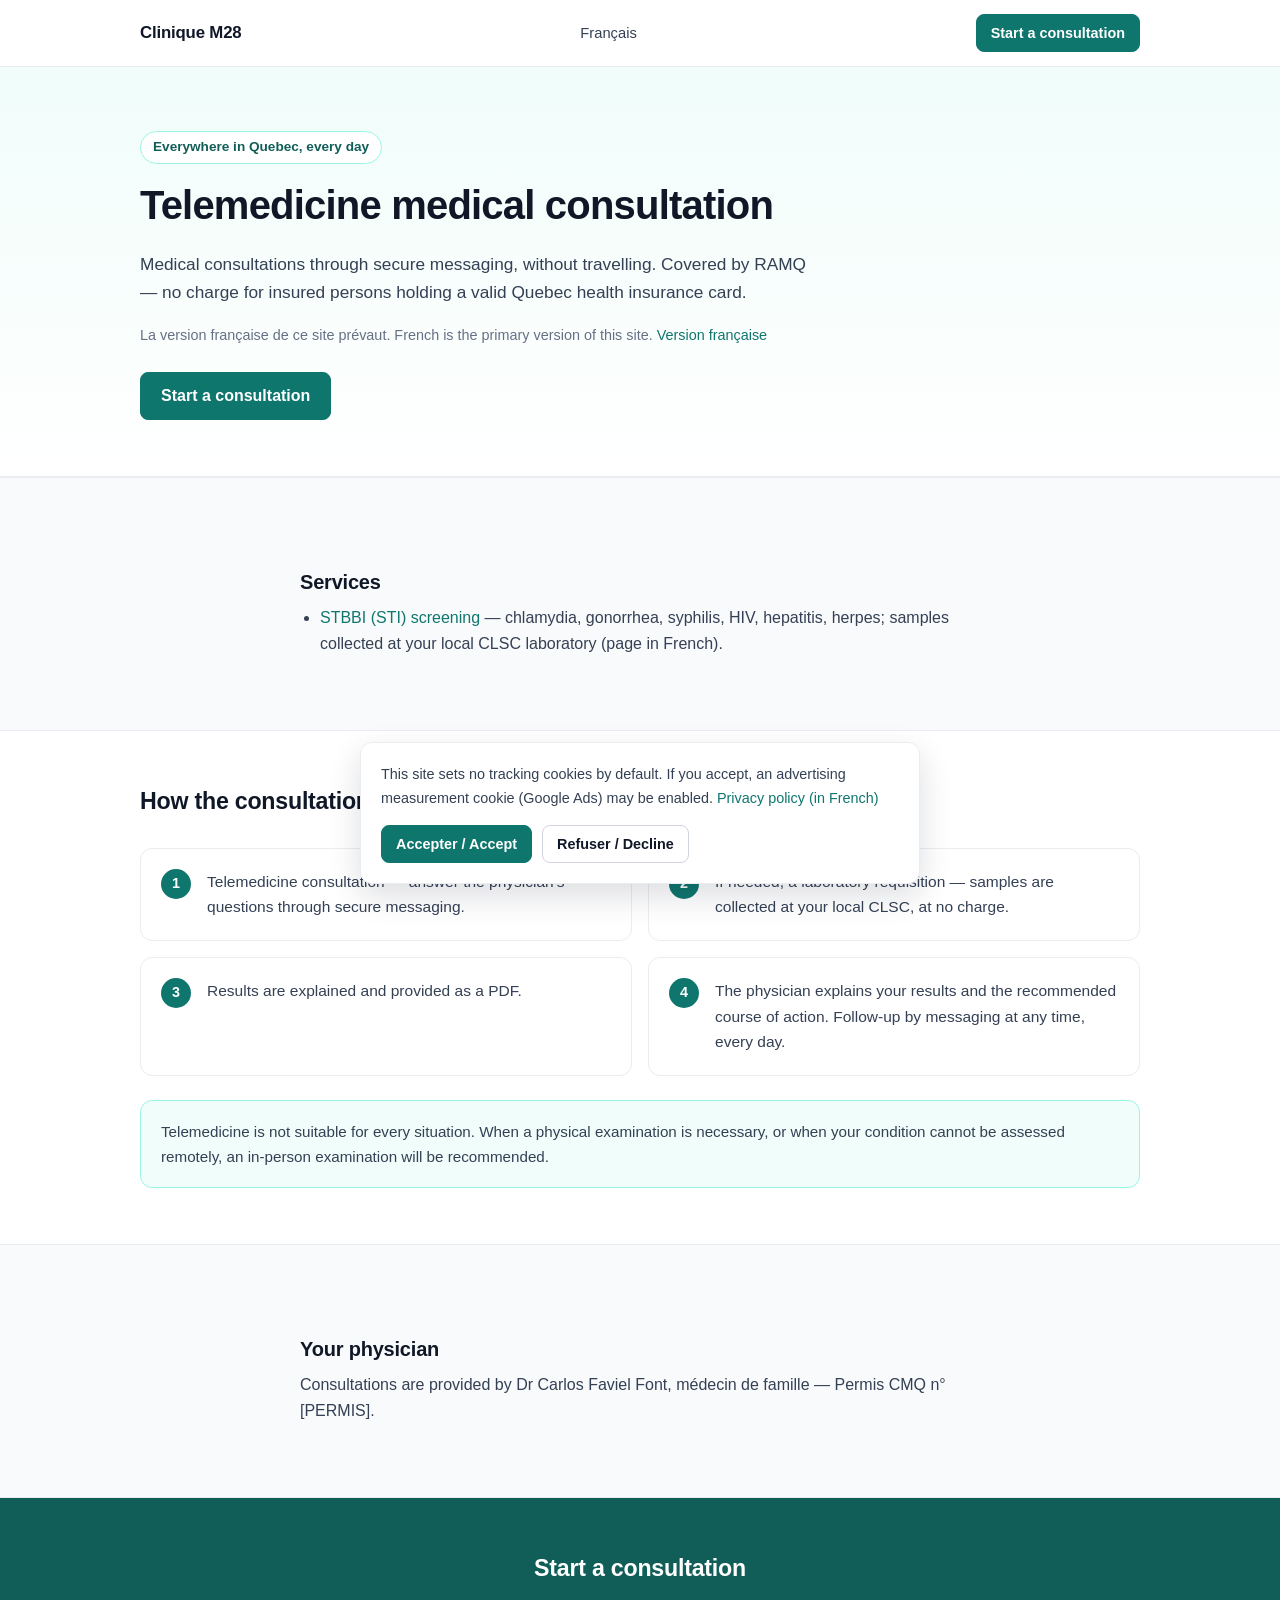
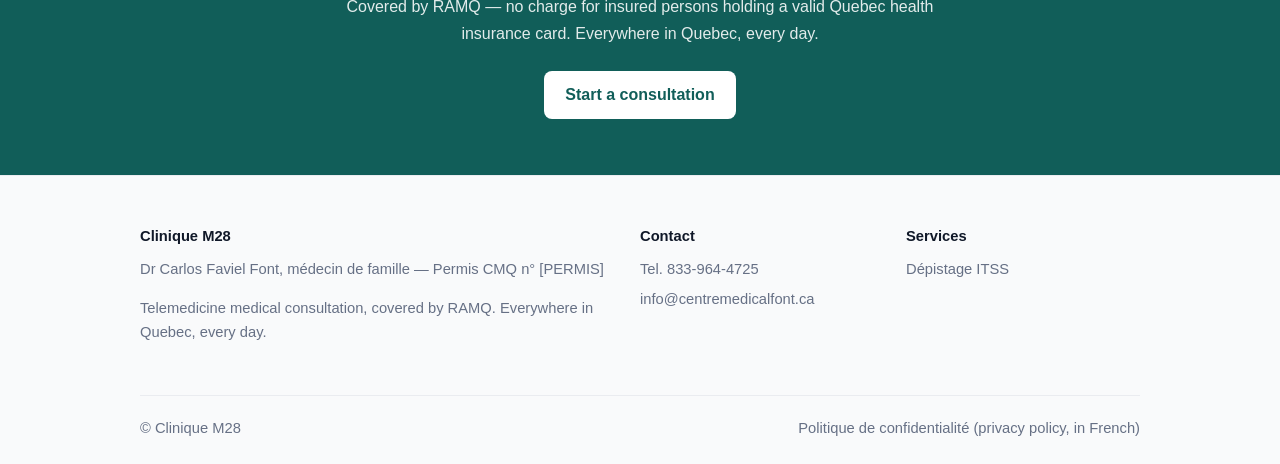
==== en/index.html @ 753209f3 "Clinique M28 landing site - phase 1 (depistage ITSS, RAMQ telemedicine)" ====
<!DOCTYPE html>
<html lang="en">
<head>
<meta charset="utf-8">
<meta name="viewport" content="width=device-width, initial-scale=1">
<title>Telemedicine medical consultation, covered by RAMQ | Clinique M28</title>
<meta name="description" content="Telemedicine medical consultation everywhere in Quebec, every day. Covered by RAMQ — no charge for insured persons holding a valid Quebec health insurance card.">
<link rel="canonical" href="https://m28.ca/en/">
<link rel="alternate" hreflang="fr" href="https://m28.ca/">
<link rel="alternate" hreflang="en" href="https://m28.ca/en/">
<meta property="og:type" content="website">
<meta property="og:site_name" content="Clinique M28">
<meta property="og:locale" content="en_CA">
<meta property="og:title" content="Telemedicine medical consultation, covered by RAMQ | Clinique M28">
<meta property="og:description" content="Telemedicine medical consultation everywhere in Quebec, every day. Covered by RAMQ — no charge for insured persons holding a valid Quebec health insurance card.">
<meta property="og:url" content="https://m28.ca/en/">
<meta name="theme-color" content="#0f766e">
<link rel="stylesheet" href="/styles.css">
</head>
<body>
<a class="skip-link" href="#main">Skip to main content</a>
<header class="site-header">
  <div class="header-inner">
    <a class="brand" href="/en/" aria-current="page">Clinique M28</a>
    <nav class="site-nav" aria-label="Main navigation">
      <a href="/">Français</a>
    </nav>
    <a class="btn btn-primary btn-sm header-cta" href="https://spruce.care/centremdicalfont">Start a consultation</a>
  </div>
</header>

<main id="main">
  <section class="hero">
    <div class="container">
      <span class="kicker">Everywhere in Quebec, every day</span>
      <h1>Telemedicine medical consultation</h1>
      <p class="lede">Medical consultations through secure messaging, without travelling. Covered by RAMQ — no charge for insured persons holding a valid Quebec health insurance card.</p>
      <p class="lang-note">La version française de ce site prévaut. French is the primary version of this site. <a href="/">Version française</a></p>
      <div class="hero-actions">
        <a class="btn btn-primary" href="https://spruce.care/centremdicalfont">Start a consultation</a>
      </div>
    </div>
  </section>

  <section class="section section-alt" aria-labelledby="services-title">
    <div class="container prose">
      <h2 id="services-title">Services</h2>
      <ul>
        <li><a href="/itss.html">STBBI (STI) screening</a> — chlamydia, gonorrhea, syphilis, HIV, hepatitis, herpes; samples collected at your local CLSC laboratory (page in French).</li>
      </ul>
    </div>
  </section>

  <section class="section" aria-labelledby="steps-title">
    <div class="container">
      <div class="section-head">
        <h2 id="steps-title">How the consultation works</h2>
      </div>
      <ol class="steps">
        <li><p>Telemedicine consultation — answer the physician's questions through secure messaging.</p></li>
        <li><p>If needed, a laboratory requisition — samples are collected at your local CLSC, at no charge.</p></li>
        <li><p>Results are explained and provided as a PDF.</p></li>
        <li><p>The physician explains your results and the recommended course of action. Follow-up by messaging at any time, every day.</p></li>
      </ol>
      <div class="note">
        <p>Telemedicine is not suitable for every situation. When a physical examination is necessary, or when your condition cannot be assessed remotely, an in-person examination will be recommended.</p>
      </div>
    </div>
  </section>

  <section class="section section-alt" aria-labelledby="physician-title">
    <div class="container prose">
      <h2 id="physician-title">Your physician</h2>
      <p>Consultations are provided by Dr Carlos Faviel Font, médecin de famille — Permis CMQ n° [PERMIS].</p>
    </div>
  </section>

  <section class="cta-band">
    <div class="container">
      <h2>Start a consultation</h2>
      <p>Covered by RAMQ — no charge for insured persons holding a valid Quebec health insurance card. Everywhere in Quebec, every day.</p>
      <a class="btn btn-inverse" href="https://spruce.care/centremdicalfont">Start a consultation</a>
    </div>
  </section>
</main>

<footer class="site-footer">
  <div class="container">
    <div class="footer-grid">
      <div>
        <p class="footer-brand">Clinique M28</p>
        <p>Dr Carlos Faviel Font, médecin de famille — Permis CMQ n° [PERMIS]</p>
        <p>Telemedicine medical consultation, covered by RAMQ. Everywhere in Quebec, every day.</p>
      </div>
      <div>
        <p class="footer-heading">Contact</p>
        <ul class="footer-links">
          <li>Tel. <a href="tel:+18339644725">833-964-4725</a></li>
          <li><a href="mailto:info@centremedicalfont.ca">info@centremedicalfont.ca</a></li>
        </ul>
      </div>
      <div>
        <p class="footer-heading">Services</p>
        <ul class="footer-links">
          <li><a href="/itss.html">Dépistage ITSS</a></li>
        </ul>
      </div>
    </div>
    <div class="footer-bottom">
      <p>© Clinique M28</p>
      <p><a href="/confidentialite.html">Politique de confidentialité (privacy policy, in French)</a></p>
    </div>
  </div>
</footer>

<div id="cookie-banner" class="cookie-banner" role="region" aria-label="Cookie consent" hidden>
  <p>This site sets no tracking cookies by default. If you accept, an advertising measurement cookie (Google Ads) may be enabled. <a href="/confidentialite.html">Privacy policy (in French)</a></p>
  <div class="cookie-actions">
    <button id="cookie-accept" class="btn btn-primary btn-sm" type="button">Accepter / Accept</button>
    <button id="cookie-refuse" class="btn btn-secondary btn-sm" type="button">Refuser / Decline</button>
  </div>
</div>
<!-- GOOGLE_ADS_TAG_AFTER_CONSENT : the Google Ads conversion tag is injected by loadAdsTag() in /site.js, only after explicit consent. -->
<script src="/site.js"></script>
</body>
</html>
---- styles.css ----
/* ============================================================
   Clinique M28 — feuille de style unique
   Aucune dépendance externe. Mobile d'abord.
   ============================================================ */

:root {
  --ink: #101828;
  --body: #344054;
  --faint: #667085;
  --accent: #0f766e;
  --accent-dark: #115e59;
  --accent-soft: #f0fdfa;
  --accent-border: #99f6e4;
  --border: #eaecf0;
  --bg: #ffffff;
  --bg-alt: #f9fafb;
  --radius: 12px;
  --maxw: 1040px;
}

*, *::before, *::after { box-sizing: border-box; }

html { -webkit-text-size-adjust: 100%; scroll-behavior: smooth; }

body {
  margin: 0;
  font-family: -apple-system, BlinkMacSystemFont, "Segoe UI", Roboto,
    "Helvetica Neue", Arial, sans-serif;
  font-size: 16px;
  line-height: 1.65;
  color: var(--body);
  background: var(--bg);
}

img, svg { display: block; max-width: 100%; }

a { color: var(--accent); text-decoration: none; }
a:hover { text-decoration: underline; }

:focus-visible { outline: 2px solid var(--accent); outline-offset: 2px; }

h1, h2, h3 { color: var(--ink); line-height: 1.25; margin: 0 0 0.5em; font-weight: 650; }
h1 { font-size: 2rem; letter-spacing: -0.02em; }
h2 { font-size: 1.45rem; letter-spacing: -0.01em; }
h3 { font-size: 1.05rem; }
p { margin: 0 0 1em; }
ul { margin: 0 0 1em; padding-left: 1.25em; }
li { margin-bottom: 0.35em; }

.container { max-width: var(--maxw); margin: 0 auto; padding: 0 20px; }

/* ---------- Accessibilité ---------- */
.skip-link {
  position: absolute; left: -9999px; top: 0;
  background: var(--ink); color: #fff; padding: 10px 16px;
  border-radius: 0 0 8px 0; z-index: 200;
}
.skip-link:focus { left: 0; }

/* ---------- Boutons ---------- */
.btn {
  display: inline-block;
  padding: 12px 20px;
  border-radius: 8px;
  border: 1px solid transparent;
  font-weight: 600;
  font-size: 1rem;
  font-family: inherit;
  line-height: 1.4;
  cursor: pointer;
  text-align: center;
}
.btn:hover { text-decoration: none; }
.btn-primary { background: var(--accent); color: #fff; border-color: var(--accent); }
.btn-primary:hover { background: var(--accent-dark); border-color: var(--accent-dark); }
.btn-secondary { background: #fff; color: var(--ink); border-color: #d0d5dd; }
.btn-secondary:hover { background: var(--bg-alt); }
.btn-inverse { background: #fff; color: var(--accent-dark); }
.btn-inverse:hover { background: var(--accent-soft); }
.btn-sm { padding: 8px 14px; font-size: 0.9rem; }

/* ---------- En-tête ---------- */
.site-header {
  position: sticky; top: 0; z-index: 50;
  background: rgba(255, 255, 255, 0.96);
  backdrop-filter: blur(6px);
  border-bottom: 1px solid var(--border);
}
.header-inner {
  max-width: var(--maxw); margin: 0 auto; padding: 14px 20px;
  display: flex; align-items: center; justify-content: space-between;
  gap: 12px 20px; flex-wrap: wrap;
}
.brand { font-weight: 700; font-size: 1.05rem; color: var(--ink); letter-spacing: -0.01em; }
.brand:hover { text-decoration: none; color: var(--accent-dark); }
.site-nav { display: flex; gap: 6px 18px; flex-wrap: wrap; }
.site-nav a { color: var(--body); font-size: 0.92rem; font-weight: 500; }
.site-nav a:hover { color: var(--accent); text-decoration: none; }
.site-nav a[aria-current="page"] { color: var(--accent-dark); font-weight: 600; }
@media (max-width: 880px) {
  .header-cta { display: none; }
}

/* ---------- Héros ---------- */
.hero {
  padding: 64px 0 56px;
  background: linear-gradient(180deg, var(--accent-soft), #fff);
  border-bottom: 1px solid var(--border);
}
.page-hero { padding: 48px 0 44px; }
.kicker {
  display: inline-block;
  font-size: 0.85rem; font-weight: 600;
  color: var(--accent-dark);
  background: #fff;
  border: 1px solid var(--accent-border);
  border-radius: 999px;
  padding: 4px 12px;
  margin-bottom: 16px;
}
.hero h1 { max-width: 680px; }
.hero .lede { font-size: 1.08rem; max-width: 680px; }
.hero-actions { display: flex; gap: 12px; flex-wrap: wrap; margin-top: 24px; }
.lang-note { font-size: 0.9rem; color: var(--faint); }
@media (min-width: 720px) {
  .hero h1 { font-size: 2.5rem; }
}

/* ---------- Sections ---------- */
.section { padding: 56px 0; }
.section-alt { background: var(--bg-alt); border-top: 1px solid var(--border); border-bottom: 1px solid var(--border); }
.section-head { max-width: 660px; margin-bottom: 32px; }
.section-head p { color: var(--faint); }

/* ---------- Cartes de services ---------- */
.cards { display: grid; gap: 20px; grid-template-columns: repeat(auto-fit, minmax(230px, 1fr)); }
.card {
  background: #fff;
  border: 1px solid var(--border);
  border-radius: var(--radius);
  padding: 24px;
  display: flex; flex-direction: column;
}
.card .icon {
  width: 40px; height: 40px; border-radius: 8px;
  background: var(--accent-soft); color: var(--accent-dark);
  display: flex; align-items: center; justify-content: center;
  margin-bottom: 14px;
}
.card p { font-size: 0.95rem; flex: 1; }
.card-link { font-weight: 600; font-size: 0.95rem; }

/* ---------- Étapes ---------- */
.steps {
  list-style: none; counter-reset: step;
  margin: 0; padding: 0;
  display: grid; gap: 16px;
}
@media (min-width: 760px) { .steps { grid-template-columns: repeat(2, 1fr); } }
.steps li {
  counter-increment: step;
  position: relative;
  background: #fff;
  border: 1px solid var(--border);
  border-radius: var(--radius);
  padding: 20px 20px 20px 66px;
  margin: 0;
}
.steps li::before {
  content: counter(step);
  position: absolute; left: 20px; top: 20px;
  width: 30px; height: 30px; border-radius: 50%;
  background: var(--accent); color: #fff;
  font-weight: 700; font-size: 0.9rem;
  display: flex; align-items: center; justify-content: center;
}
.steps li p { margin: 0; font-size: 0.97rem; }

/* ---------- Encadré (limite de la télémédecine) ---------- */
.note {
  background: var(--accent-soft);
  border: 1px solid var(--accent-border);
  border-radius: var(--radius);
  padding: 18px 20px;
  font-size: 0.95rem;
  margin: 24px 0 0;
}
.note p { margin: 0; }

/* ---------- Bande d'appel à l'action ---------- */
.cta-band {
  background: var(--accent-dark);
  padding: 56px 0;
  text-align: center;
}
.cta-band h2 { color: #fff; }
.cta-band p { color: rgba(255, 255, 255, 0.88); max-width: 640px; margin: 0 auto 24px; }

/* ---------- Contenu long (politique, pages de conditions) ---------- */
.prose { max-width: 720px; }
.prose h2 { margin-top: 1.8em; font-size: 1.25rem; }

/* ---------- Pied de page ---------- */
.site-footer {
  background: var(--bg-alt);
  border-top: 1px solid var(--border);
  padding: 48px 0 24px;
  font-size: 0.92rem;
  color: var(--faint);
}
.footer-grid { display: grid; gap: 32px; }
@media (min-width: 760px) { .footer-grid { grid-template-columns: 2fr 1fr 1fr; } }
.footer-brand { font-weight: 700; color: var(--ink); margin-bottom: 8px; }
.footer-heading { font-weight: 600; color: var(--ink); margin-bottom: 8px; }
.site-footer a { color: var(--faint); }
.site-footer a:hover { color: var(--accent-dark); }
.footer-links { list-style: none; margin: 0; padding: 0; }
.footer-links li { margin-bottom: 6px; }
.footer-bottom {
  border-top: 1px solid var(--border);
  margin-top: 36px; padding-top: 20px;
  display: flex; justify-content: space-between; gap: 12px; flex-wrap: wrap;
}
.footer-bottom p { margin: 0; }

/* ---------- Bannière de consentement aux témoins ---------- */
.cookie-banner {
  position: fixed; left: 16px; right: 16px; bottom: 16px;
  margin: 0 auto; max-width: 560px;
  background: #fff;
  border: 1px solid var(--border);
  border-radius: var(--radius);
  box-shadow: 0 12px 32px rgba(16, 24, 40, 0.14);
  padding: 20px;
  z-index: 100;
}
.cookie-banner[hidden] { display: none; }
.cookie-banner p { font-size: 0.9rem; margin-bottom: 14px; }
.cookie-actions { display: flex; gap: 10px; flex-wrap: wrap; }
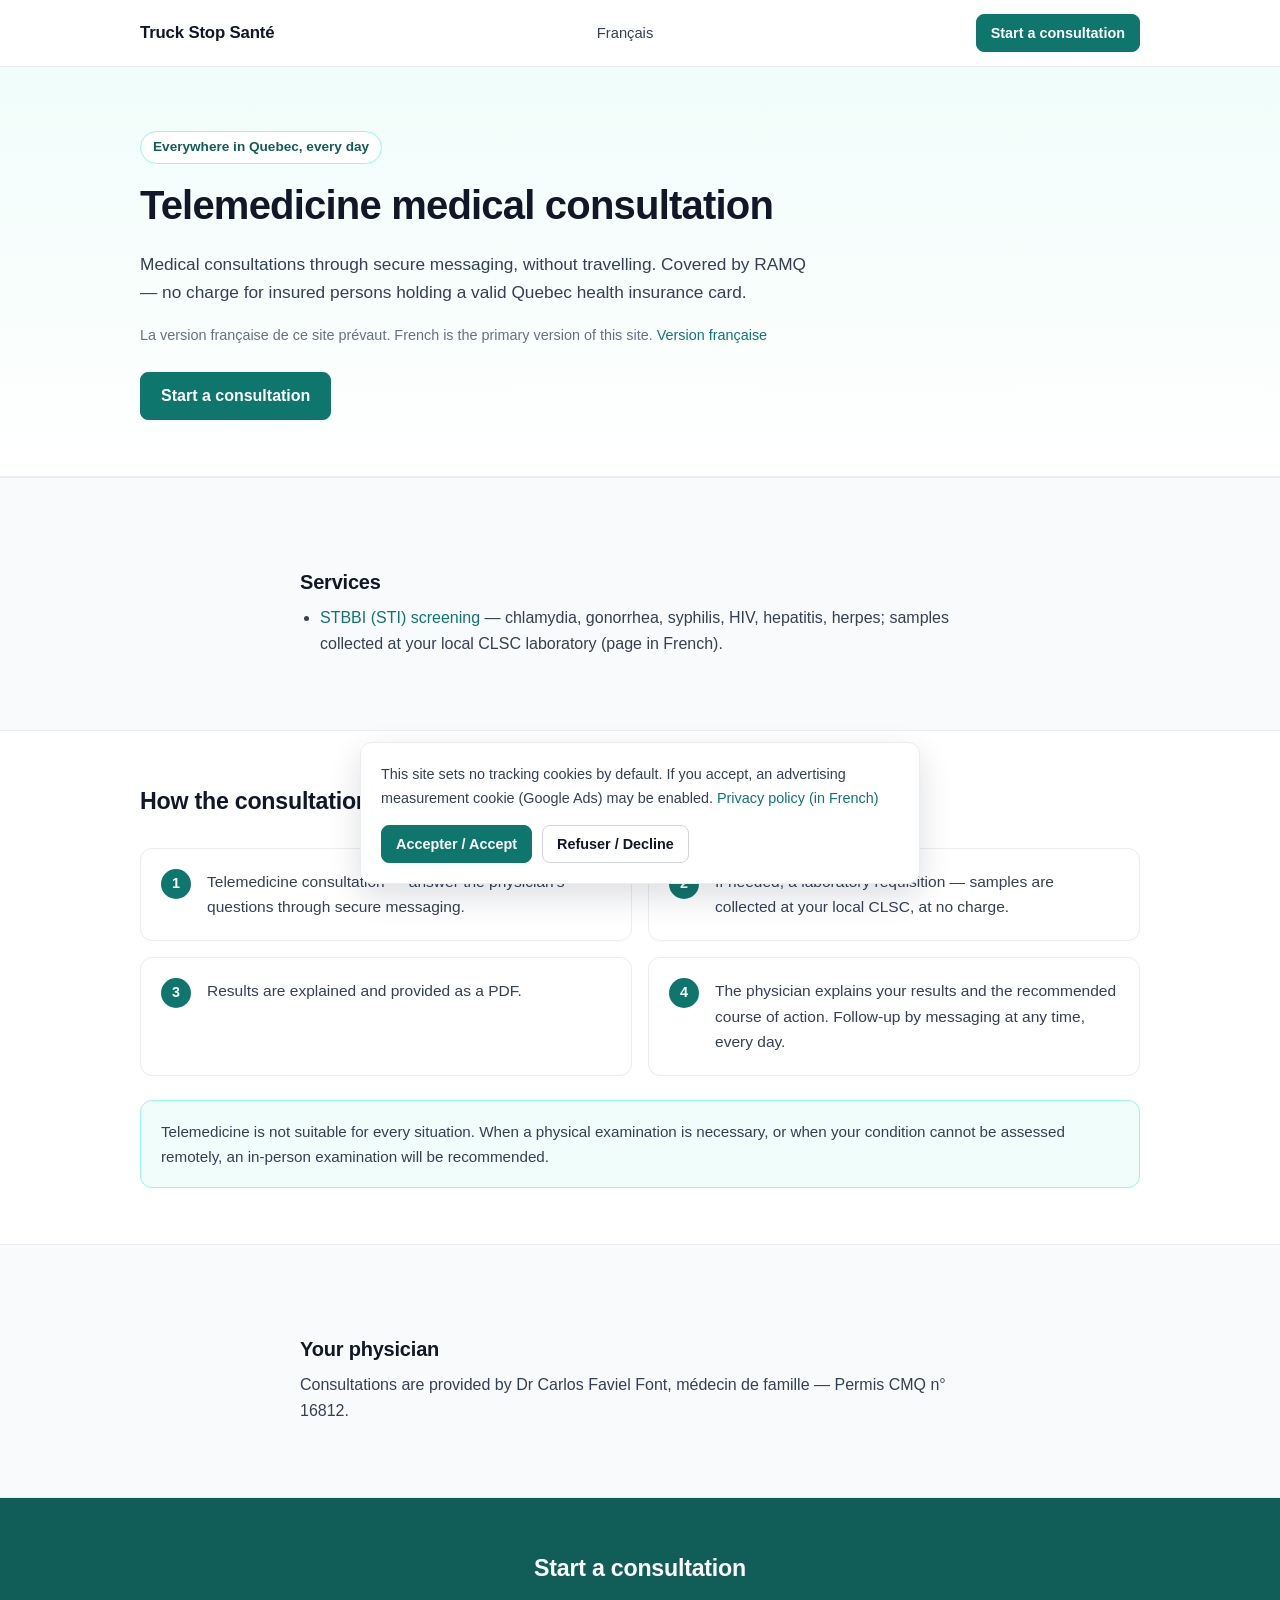
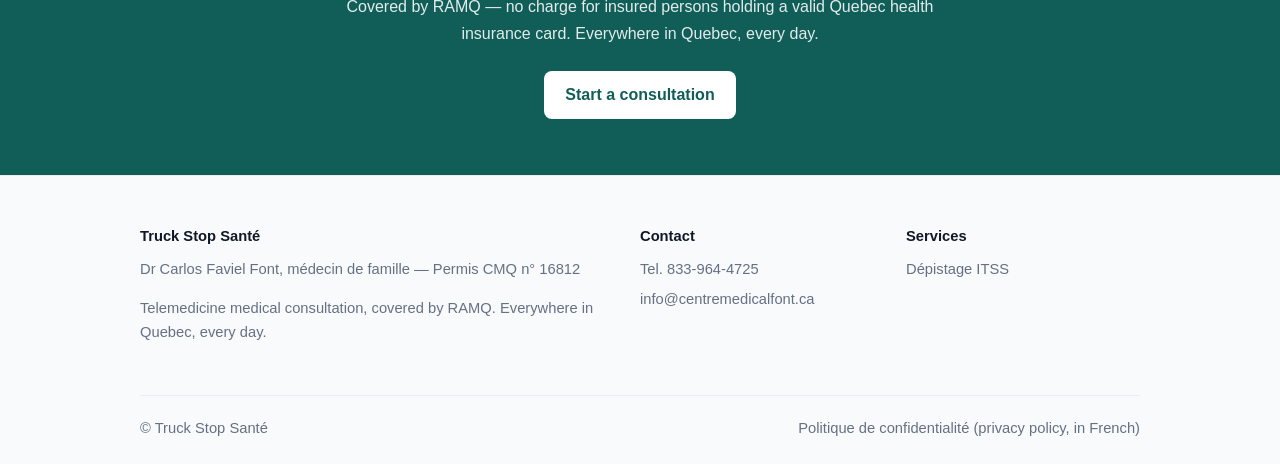
==== commit 5fb86e38: "Rebrand: Truck Stop Sante on slunce.ca, permit CMQ 16812, STD checkup campaign landing" ====
--- a/en/index.html
+++ b/en/index.html
@@ -3,17 +3,17 @@
 <head>
 <meta charset="utf-8">
 <meta name="viewport" content="width=device-width, initial-scale=1">
-<title>Telemedicine medical consultation, covered by RAMQ | Clinique M28</title>
+<title>Telemedicine medical consultation, covered by RAMQ | Truck Stop Santé</title>
 <meta name="description" content="Telemedicine medical consultation everywhere in Quebec, every day. Covered by RAMQ — no charge for insured persons holding a valid Quebec health insurance card.">
-<link rel="canonical" href="https://m28.ca/en/">
-<link rel="alternate" hreflang="fr" href="https://m28.ca/">
-<link rel="alternate" hreflang="en" href="https://m28.ca/en/">
+<link rel="canonical" href="https://slunce.ca/en/">
+<link rel="alternate" hreflang="fr" href="https://slunce.ca/">
+<link rel="alternate" hreflang="en" href="https://slunce.ca/en/">
 <meta property="og:type" content="website">
-<meta property="og:site_name" content="Clinique M28">
+<meta property="og:site_name" content="Truck Stop Santé">
 <meta property="og:locale" content="en_CA">
-<meta property="og:title" content="Telemedicine medical consultation, covered by RAMQ | Clinique M28">
+<meta property="og:title" content="Telemedicine medical consultation, covered by RAMQ | Truck Stop Santé">
 <meta property="og:description" content="Telemedicine medical consultation everywhere in Quebec, every day. Covered by RAMQ — no charge for insured persons holding a valid Quebec health insurance card.">
-<meta property="og:url" content="https://m28.ca/en/">
+<meta property="og:url" content="https://slunce.ca/en/">
 <meta name="theme-color" content="#0f766e">
 <link rel="stylesheet" href="/styles.css">
 </head>
@@ -21,7 +21,7 @@
 <a class="skip-link" href="#main">Skip to main content</a>
 <header class="site-header">
   <div class="header-inner">
-    <a class="brand" href="/en/" aria-current="page">Clinique M28</a>
+    <a class="brand" href="/en/" aria-current="page">Truck Stop Santé</a>
     <nav class="site-nav" aria-label="Main navigation">
       <a href="/">Français</a>
     </nav>
@@ -71,7 +71,7 @@
   <section class="section section-alt" aria-labelledby="physician-title">
     <div class="container prose">
       <h2 id="physician-title">Your physician</h2>
-      <p>Consultations are provided by Dr Carlos Faviel Font, médecin de famille — Permis CMQ n° [PERMIS].</p>
+      <p>Consultations are provided by Dr Carlos Faviel Font, médecin de famille — Permis CMQ n° 16812.</p>
     </div>
   </section>
 
@@ -88,8 +88,8 @@
   <div class="container">
     <div class="footer-grid">
       <div>
-        <p class="footer-brand">Clinique M28</p>
-        <p>Dr Carlos Faviel Font, médecin de famille — Permis CMQ n° [PERMIS]</p>
+        <p class="footer-brand">Truck Stop Santé</p>
+        <p>Dr Carlos Faviel Font, médecin de famille — Permis CMQ n° 16812</p>
         <p>Telemedicine medical consultation, covered by RAMQ. Everywhere in Quebec, every day.</p>
       </div>
       <div>
@@ -107,7 +107,7 @@
       </div>
     </div>
     <div class="footer-bottom">
-      <p>© Clinique M28</p>
+      <p>© Truck Stop Santé</p>
       <p><a href="/confidentialite.html">Politique de confidentialité (privacy policy, in French)</a></p>
     </div>
   </div>
--- a/styles.css
+++ b/styles.css
@@ -1,5 +1,5 @@
 /* ============================================================
-   Clinique M28 — feuille de style unique
+   Truck Stop Santé — feuille de style unique
    Aucune dépendance externe. Mobile d'abord.
    ============================================================ */
 
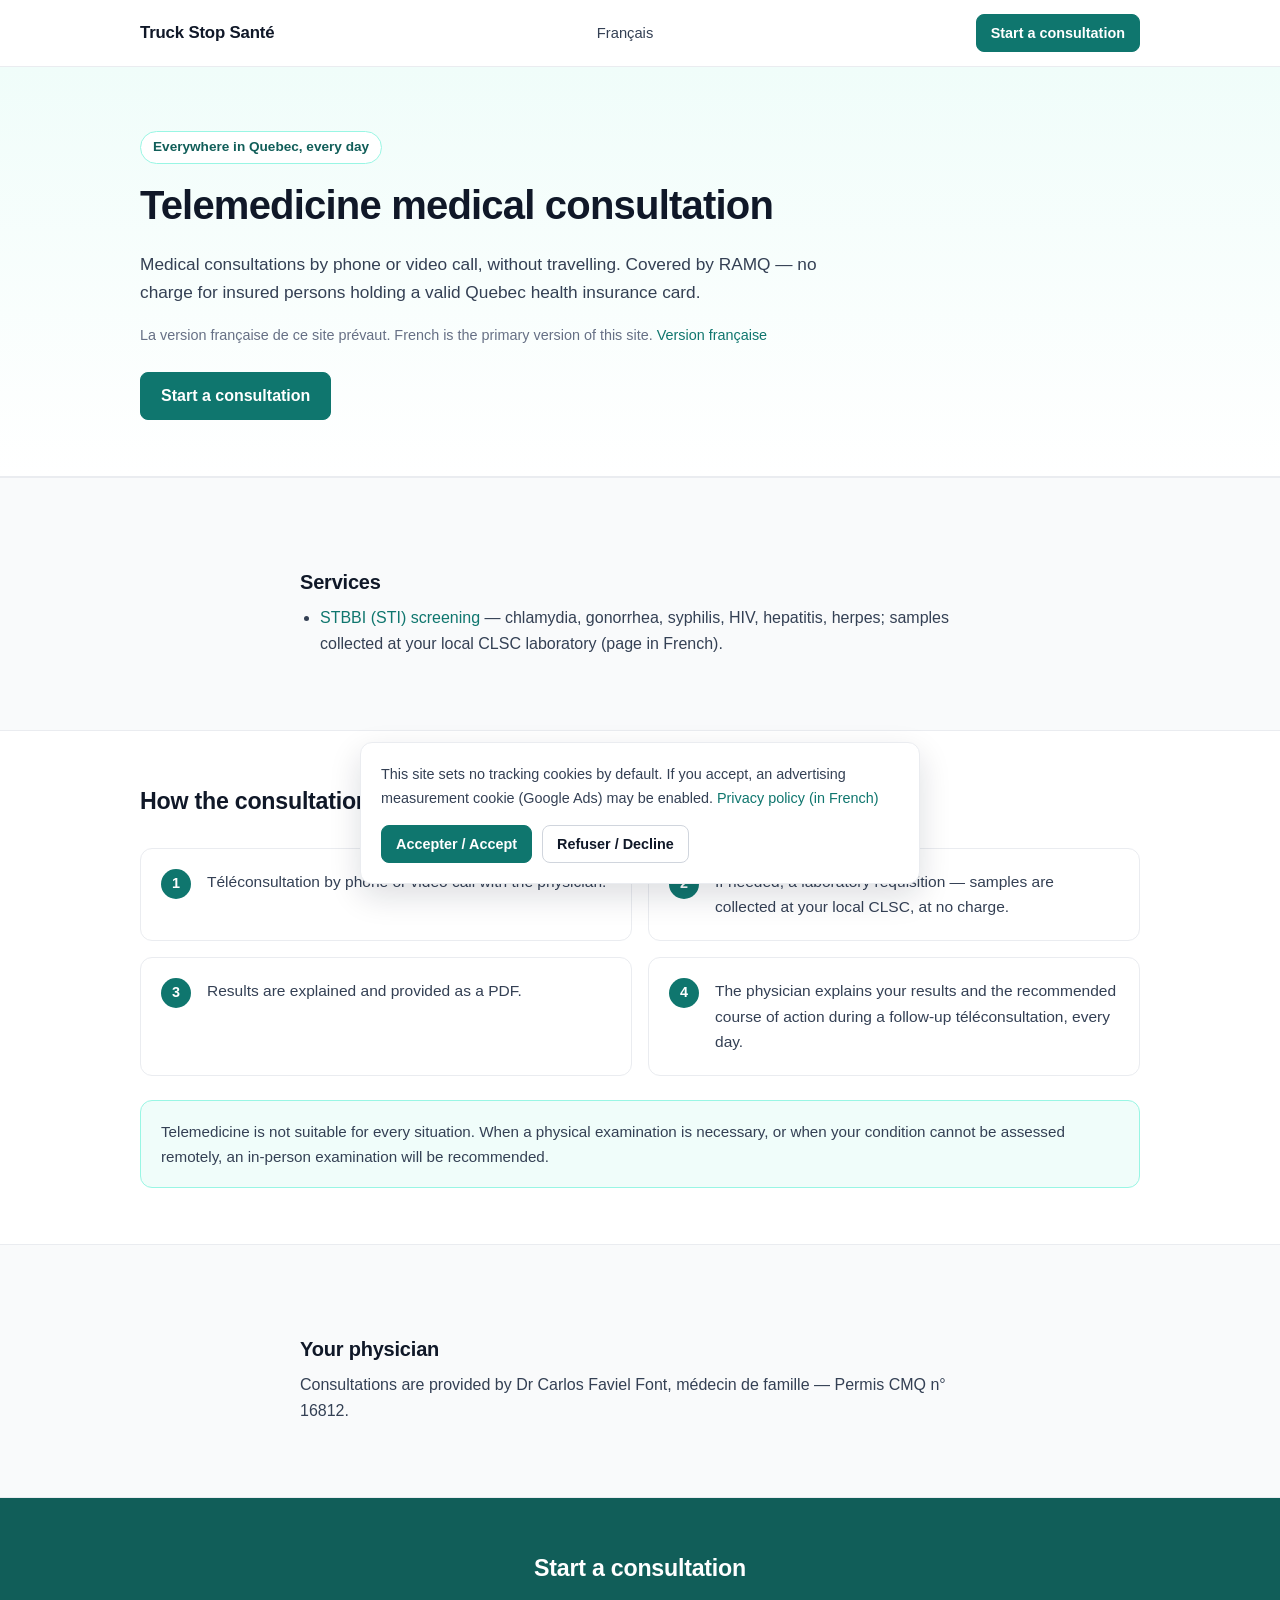
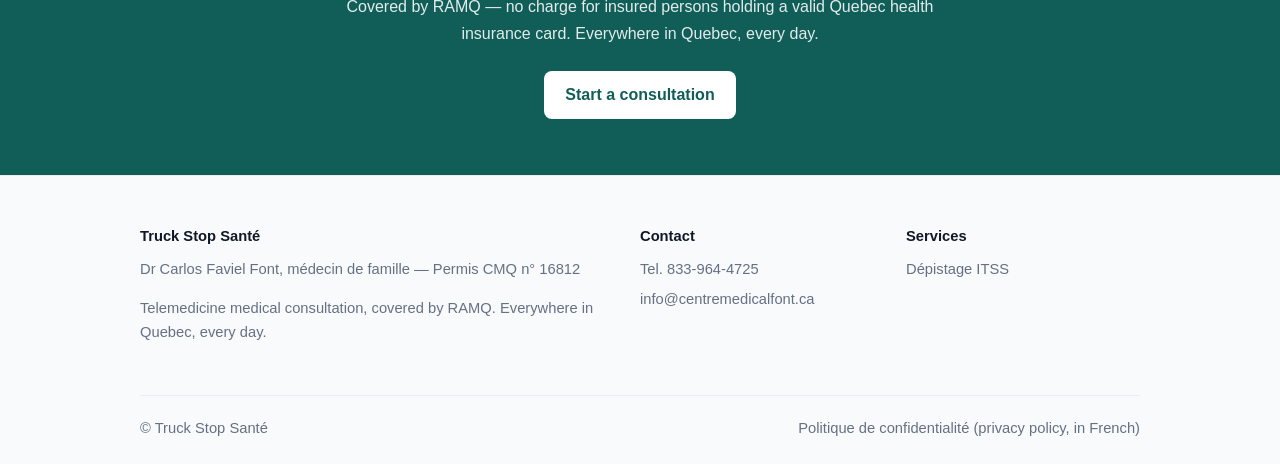
==== commit cdcc9aed: "Reframe consultations as phone/video teleconsultation (RAMQ-billable); remove all secure-messaging/S" ====
--- a/en/index.html
+++ b/en/index.html
@@ -34,7 +34,7 @@
     <div class="container">
       <span class="kicker">Everywhere in Quebec, every day</span>
       <h1>Telemedicine medical consultation</h1>
-      <p class="lede">Medical consultations through secure messaging, without travelling. Covered by RAMQ — no charge for insured persons holding a valid Quebec health insurance card.</p>
+      <p class="lede">Medical consultations by phone or video call, without travelling. Covered by RAMQ — no charge for insured persons holding a valid Quebec health insurance card.</p>
       <p class="lang-note">La version française de ce site prévaut. French is the primary version of this site. <a href="/">Version française</a></p>
       <div class="hero-actions">
         <a class="btn btn-primary" href="https://spruce.care/centremdicalfont">Start a consultation</a>
@@ -57,10 +57,10 @@
         <h2 id="steps-title">How the consultation works</h2>
       </div>
       <ol class="steps">
-        <li><p>Telemedicine consultation — answer the physician's questions through secure messaging.</p></li>
+        <li><p>Téléconsultation by phone or video call with the physician.</p></li>
         <li><p>If needed, a laboratory requisition — samples are collected at your local CLSC, at no charge.</p></li>
         <li><p>Results are explained and provided as a PDF.</p></li>
-        <li><p>The physician explains your results and the recommended course of action. Follow-up by messaging at any time, every day.</p></li>
+        <li><p>The physician explains your results and the recommended course of action during a follow-up téléconsultation, every day.</p></li>
       </ol>
       <div class="note">
         <p>Telemedicine is not suitable for every situation. When a physical examination is necessary, or when your condition cannot be assessed remotely, an in-person examination will be recommended.</p>
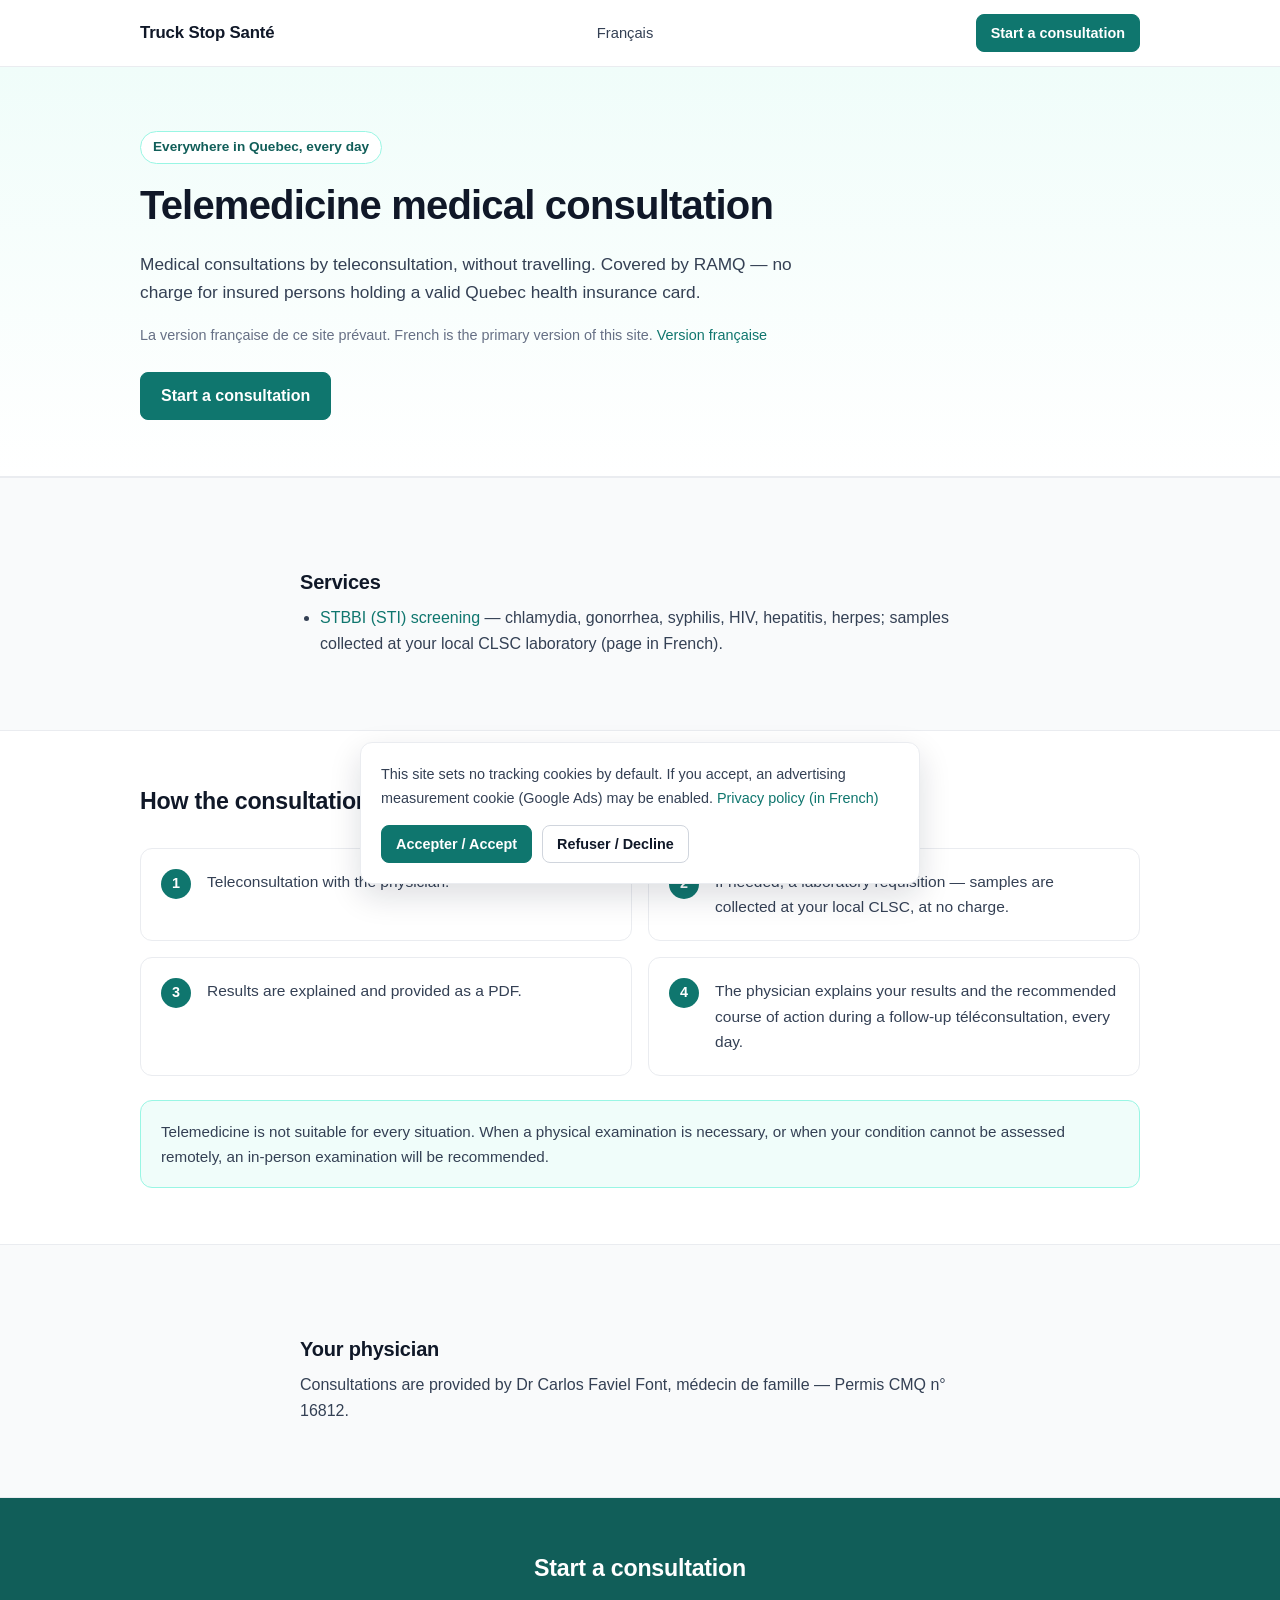
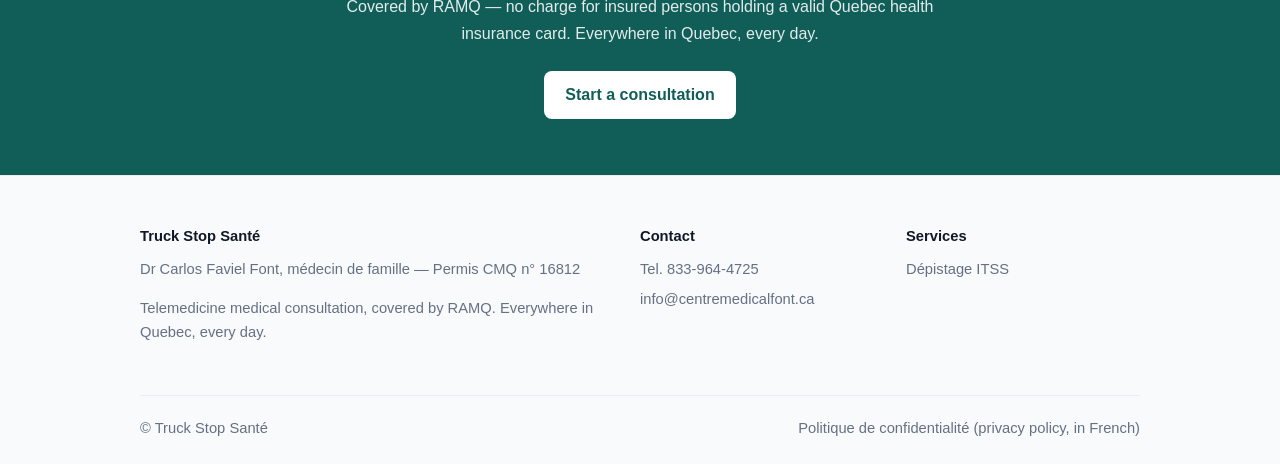
==== commit 4bdb3990: "Simplify: par teleconsultation (drop phone/video spelling-out)" ====
--- a/en/index.html
+++ b/en/index.html
@@ -34,7 +34,7 @@
     <div class="container">
       <span class="kicker">Everywhere in Quebec, every day</span>
       <h1>Telemedicine medical consultation</h1>
-      <p class="lede">Medical consultations by phone or video call, without travelling. Covered by RAMQ — no charge for insured persons holding a valid Quebec health insurance card.</p>
+      <p class="lede">Medical consultations by teleconsultation, without travelling. Covered by RAMQ — no charge for insured persons holding a valid Quebec health insurance card.</p>
       <p class="lang-note">La version française de ce site prévaut. French is the primary version of this site. <a href="/">Version française</a></p>
       <div class="hero-actions">
         <a class="btn btn-primary" href="https://spruce.care/centremdicalfont">Start a consultation</a>
@@ -57,7 +57,7 @@
         <h2 id="steps-title">How the consultation works</h2>
       </div>
       <ol class="steps">
-        <li><p>Téléconsultation by phone or video call with the physician.</p></li>
+        <li><p>Teleconsultation with the physician.</p></li>
         <li><p>If needed, a laboratory requisition — samples are collected at your local CLSC, at no charge.</p></li>
         <li><p>Results are explained and provided as a PDF.</p></li>
         <li><p>The physician explains your results and the recommended course of action during a follow-up téléconsultation, every day.</p></li>
